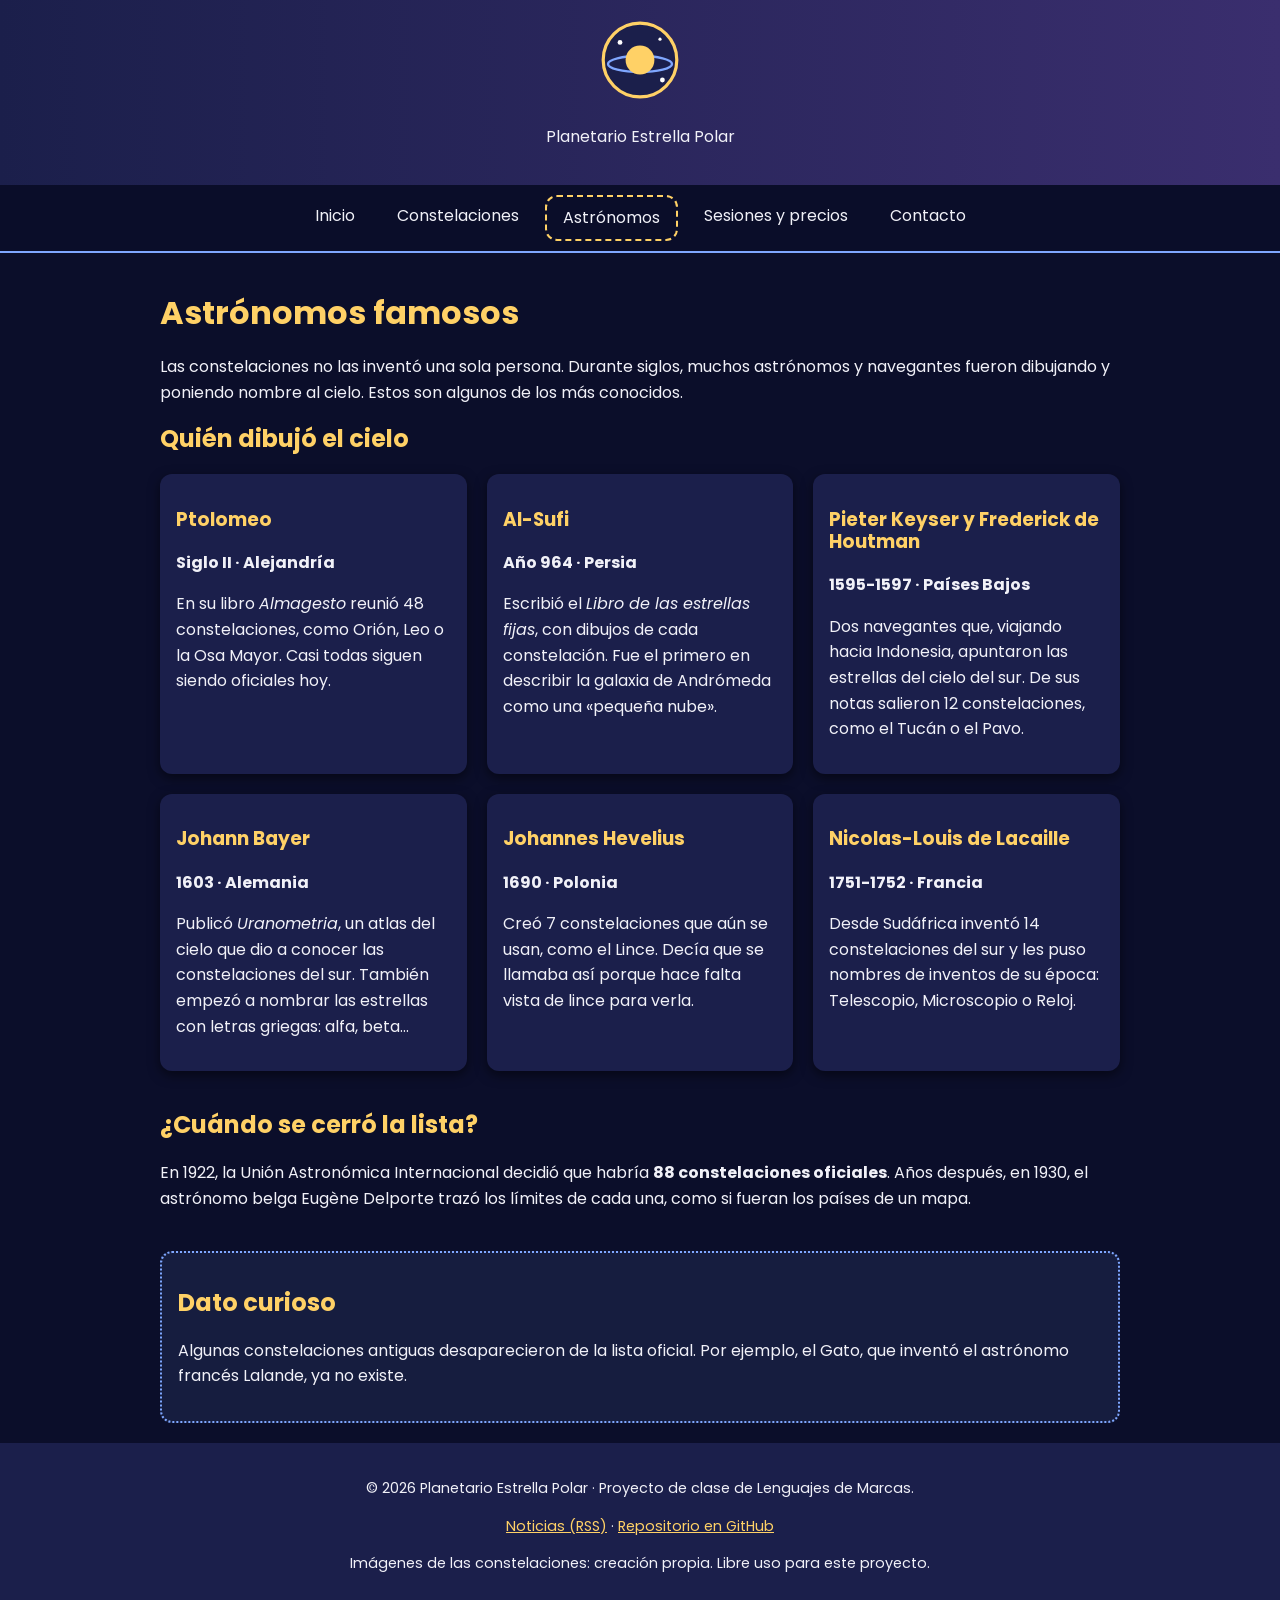
==== astronomos.html @ a669fc8b "Creo la página de astrónomos famosos y doy aspecto de cúpula a la portada Co-Authored-By: Claude Opu" ====
<!DOCTYPE html>
<html lang="es">
<head>
  <meta charset="UTF-8">
  <meta name="viewport" content="width=device-width, initial-scale=1.0">
  <meta name="description" content="Astrónomos y navegantes famosos que dibujaron y pusieron nombre a las constelaciones.">
  <title>Astrónomos · Planetario Estrella Polar</title>
  <link rel="icon" href="img/favicon.svg" type="image/svg+xml">
  <link rel="alternate" type="application/rss+xml" title="Noticias del planetario" href="noticias.xml">
  <link href="https://fonts.googleapis.com/css2?family=Poppins:wght@400;700&amp;display=swap" rel="stylesheet">
  <link rel="stylesheet" href="css/estilos.css">
</head>
<body>
  <header>
    <img class="logo" src="img/logo.svg" alt="Logotipo del planetario: un planeta amarillo con un anillo azul" width="80" height="80">
    <p>Planetario Estrella Polar</p>
  </header>

  <nav>
    <ul>
      <li><a href="index.html">Inicio</a></li>
      <li><a href="constelaciones.html">Constelaciones</a></li>
      <li><a href="astronomos.html" class="activo">Astrónomos</a></li>
      <li><a href="sesiones.html">Sesiones y precios</a></li>
      <li><a href="contacto.html">Contacto</a></li>
    </ul>
  </nav>

  <main>
    <h1>Astrónomos famosos</h1>
    <p>Las constelaciones no las inventó una sola persona. Durante siglos, muchos astrónomos y navegantes fueron dibujando y poniendo nombre al cielo. Estos son algunos de los más conocidos.</p>

    <section>
      <h2>Quién dibujó el cielo</h2>
      <div class="tarjetas">
        <article class="tarjeta">
          <h3>Ptolomeo</h3>
          <p><strong>Siglo II · Alejandría</strong></p>
          <p>En su libro <em>Almagesto</em> reunió 48 constelaciones, como Orión, Leo o la Osa Mayor. Casi todas siguen siendo oficiales hoy.</p>
        </article>
        <article class="tarjeta">
          <h3>Al-Sufi</h3>
          <p><strong>Año 964 · Persia</strong></p>
          <p>Escribió el <em>Libro de las estrellas fijas</em>, con dibujos de cada constelación. Fue el primero en describir la galaxia de Andrómeda como una «pequeña nube».</p>
        </article>
        <article class="tarjeta">
          <h3>Pieter Keyser y Frederick de Houtman</h3>
          <p><strong>1595-1597 · Países Bajos</strong></p>
          <p>Dos navegantes que, viajando hacia Indonesia, apuntaron las estrellas del cielo del sur. De sus notas salieron 12 constelaciones, como el Tucán o el Pavo.</p>
        </article>
        <article class="tarjeta">
          <h3>Johann Bayer</h3>
          <p><strong>1603 · Alemania</strong></p>
          <p>Publicó <em>Uranometria</em>, un atlas del cielo que dio a conocer las constelaciones del sur. También empezó a nombrar las estrellas con letras griegas: alfa, beta…</p>
        </article>
        <article class="tarjeta">
          <h3>Johannes Hevelius</h3>
          <p><strong>1690 · Polonia</strong></p>
          <p>Creó 7 constelaciones que aún se usan, como el Lince. Decía que se llamaba así porque hace falta vista de lince para verla.</p>
        </article>
        <article class="tarjeta">
          <h3>Nicolas-Louis de Lacaille</h3>
          <p><strong>1751-1752 · Francia</strong></p>
          <p>Desde Sudáfrica inventó 14 constelaciones del sur y les puso nombres de inventos de su época: Telescopio, Microscopio o Reloj.</p>
        </article>
      </div>
    </section>

    <section>
      <h2>¿Cuándo se cerró la lista?</h2>
      <p>En 1922, la Unión Astronómica Internacional decidió que habría <strong>88 constelaciones oficiales</strong>. Años después, en 1930, el astrónomo belga Eugène Delporte trazó los límites de cada una, como si fueran los países de un mapa.</p>
    </section>

    <aside class="dato-curioso">
      <h2>Dato curioso</h2>
      <p>Algunas constelaciones antiguas desaparecieron de la lista oficial. Por ejemplo, el Gato, que inventó el astrónomo francés Lalande, ya no existe.</p>
    </aside>
  </main>

  <footer>
    <p>&copy; 2026 Planetario Estrella Polar · Proyecto de clase de Lenguajes de Marcas.</p>
    <p>
      <a href="noticias.xml">Noticias (RSS)</a> ·
      <a href="https://github.com/kiravsl2018/planetario-modelo" target="_blank" rel="noopener">Repositorio en GitHub</a>
    </p>
    <p>Imágenes de las constelaciones: creación propia. Libre uso para este proyecto.</p>
  </footer>
</body>
</html>
---- css/estilos.css ----
/* =========================================
   Hoja de estilos del Planetario Estrella Polar
   ========================================= */

/* 1. Variables: los colores y medidas que se repiten */
:root {
  --color-fondo: #0b0e2a;
  --color-fondo-claro: #1b1f4b;
  --color-texto: #f1f1f8;
  --color-principal: #ffd166;
  --color-secundario: #7fa7ff;
  --radio: 12px;
}

/* 2. Modelo de caja: el ancho incluye padding y borde */
* {
  box-sizing: border-box;
}

/* 3. Estilos generales */
body {
  margin: 0;
  font-family: 'Poppins', system-ui, Arial, sans-serif;
  background-color: var(--color-fondo);
  color: var(--color-texto);
  line-height: 1.6;
}

img {
  max-width: 100%;
  height: auto;
}

a {
  color: var(--color-principal);
}

h1,
h2,
h3 {
  color: var(--color-principal);
  line-height: 1.2;
}

/* 4. Cabecera */
header {
  background: linear-gradient(to right, #1b1f4b, #3a2e6e);
  padding: 20px;
  text-align: center;
}

.logo {
  width: 80px;
  animation: flotar 4s ease-in-out infinite;
}

/* 5. Barra de navegación: Flexbox + sticky */
nav {
  position: sticky;
  top: 0;
  z-index: 10;
  background-color: rgba(11, 14, 42, 0.9);
  border-bottom: 2px solid var(--color-secundario);
}

nav ul {
  display: flex;
  justify-content: center;
  flex-wrap: wrap;
  gap: 10px;
  list-style: none;
  margin: 0;
  padding: 10px;
}

nav a {
  display: block;
  padding: 8px 16px;
  color: var(--color-texto);
  text-decoration: none;
  border-radius: var(--radio);
  transition: background-color 0.3s, color 0.3s;
}

nav a:hover {
  background-color: var(--color-principal);
  color: var(--color-fondo);
}

/* Página en la que estás */
nav a.activo {
  border: 2px dashed var(--color-principal);
}

/* Foco visible al navegar con el teclado (Tab) */
a:focus,
input:focus,
select:focus,
textarea:focus,
button:focus {
  outline: 3px solid var(--color-secundario);
}

/* 6. Contenido principal */
main {
  max-width: 1000px;
  margin: 0 auto;
  padding: 20px;
}

section {
  margin-bottom: 40px;
}

/* Portada: el fondo de estrellas se queda quieto al hacer scroll */
.inicio {
  background-image: url("../img/cielo.webp");
  background-size: cover;
  background-attachment: fixed;
}

/* La cúpula del planetario: solo se redondean las esquinas de arriba */
.cupula {
  background-image: url("../img/cielo.webp");
  background-size: cover;
  padding: 80px 20px 40px;
  border-radius: 300px 300px 0 0;
  border-bottom: 8px solid var(--color-secundario);
  box-shadow: 0 0 40px rgba(127, 167, 255, 0.4);
  text-align: center;
}

/* Programa de hoy con aspecto de entrada de cine */
.entrada {
  background-color: rgba(27, 31, 75, 0.8);
  border: 2px dashed var(--color-principal);
  border-radius: var(--radio);
  padding: 16px 24px;
}

.estrella {
  animation: brillar 2s ease-in-out infinite;
}

.boton {
  display: inline-block;
  padding: 10px 24px;
  background-color: var(--color-principal);
  color: var(--color-fondo);
  text-decoration: none;
  font-weight: bold;
  border-radius: var(--radio);
}

/* 7. Tarjetas de constelaciones: Grid */
.tarjetas {
  display: grid;
  grid-template-columns: repeat(3, 1fr);
  gap: 20px;
}

.tarjeta {
  position: relative;
  background-color: var(--color-fondo-claro);
  padding: 16px;
  border-radius: var(--radio);
  box-shadow: 0 4px 12px rgba(0, 0, 0, 0.5);
  transition: transform 0.3s, box-shadow 0.3s;
}

.tarjeta:hover {
  transform: translateY(-6px);
  box-shadow: 0 8px 20px rgba(127, 167, 255, 0.4);
}

.tarjeta img {
  border-radius: var(--radio);
}

/* Etiqueta "Nuevo" encima de la tarjeta */
.etiqueta {
  position: absolute;
  top: 10px;
  right: 10px;
  background-color: var(--color-principal);
  color: var(--color-fondo);
  padding: 2px 10px;
  border-radius: var(--radio);
  font-size: 0.8rem;
  font-weight: bold;
}

/* Caja de dato curioso */
.dato-curioso {
  border: 2px dotted var(--color-secundario);
  border-radius: var(--radio);
  padding: 16px;
  background-color: rgba(127, 167, 255, 0.1);
}

/* Vídeo e iframe */
video,
iframe {
  width: 100%;
  border-radius: var(--radio);
}

iframe {
  height: 400px;
  border: 0;
}

/* 8. Tabla de horarios */
table {
  width: 100%;
  border-collapse: collapse;
}

caption {
  font-weight: bold;
  margin-bottom: 10px;
}

th,
td {
  border: 1px solid var(--color-secundario);
  padding: 10px;
  text-align: left;
}

th {
  background-color: var(--color-fondo-claro);
  color: var(--color-principal);
}

/* 9. Formulario */
form {
  background-color: var(--color-fondo-claro);
  padding: 20px;
  border-radius: var(--radio);
}

fieldset {
  border: 1px solid var(--color-secundario);
  border-radius: var(--radio);
  margin-bottom: 16px;
}

label {
  display: block;
  margin-top: 10px;
}

/* Los radio y el checkbox van en la misma línea que su texto */
.opcion {
  display: inline;
  margin-right: 16px;
}

/* La clase "campo" está en las cajas de texto, el select y el textarea */
.campo {
  width: 100%;
  padding: 8px;
  font-family: inherit;
  border-radius: 6px;
  border: 1px solid #999999;
}

button {
  padding: 10px 24px;
  background-color: var(--color-principal);
  color: var(--color-fondo);
  font-family: inherit;
  font-weight: bold;
  border: none;
  border-radius: var(--radio);
  cursor: pointer;
}

/* 10. Pie de página */
footer {
  background-color: var(--color-fondo-claro);
  text-align: center;
  padding: 20px;
  font-size: 0.9rem;
}

/* 11. Animaciones */
@keyframes brillar {
  0% { opacity: 1; }
  50% { opacity: 0.3; }
  100% { opacity: 1; }
}

@keyframes flotar {
  0% { transform: translateY(0); }
  50% { transform: translateY(-8px); }
  100% { transform: translateY(0); }
}

/* 12. Responsive: tablet */
@media (max-width: 800px) {
  .tarjetas {
    grid-template-columns: repeat(2, 1fr);
  }
}

/* Responsive: móvil */
@media (max-width: 500px) {
  .tarjetas {
    grid-template-columns: 1fr;
  }

  nav ul {
    flex-direction: column;
    align-items: center;
  }

  iframe {
    height: 220px;
  }

  .cupula {
    padding: 50px 10px 30px;
    border-radius: 150px 150px 0 0;
  }

  /* La tabla se hace más compacta para que quepa en 360 px */
  th,
  td {
    padding: 4px;
    font-size: 0.8rem;
  }

  main {
    padding: 10px;
  }
}

/* 13. Noticias: noticias.xml también usa esta hoja de estilos.
   Sus etiquetas (rss, channel, item...) no existen en HTML,
   así que estas reglas no afectan a las páginas. */
rss {
  display: block;
  max-width: 800px;
  margin: 0 auto;
  padding: 20px;
  font-family: 'Poppins', system-ui, Arial, sans-serif;
  background-color: var(--color-fondo);
  color: var(--color-texto);
}

channel,
item,
description,
pubDate {
  display: block;
}

channel title {
  display: block;
  font-size: 2rem;
  font-weight: bold;
  color: var(--color-principal);
}

item {
  margin-top: 20px;
  padding: 16px;
  border: 2px dotted var(--color-secundario);
  border-radius: var(--radio);
}

item title {
  font-size: 1.2rem;
}

pubDate {
  font-size: 0.8rem;
  color: var(--color-secundario);
}

link,
language {
  display: none;
}
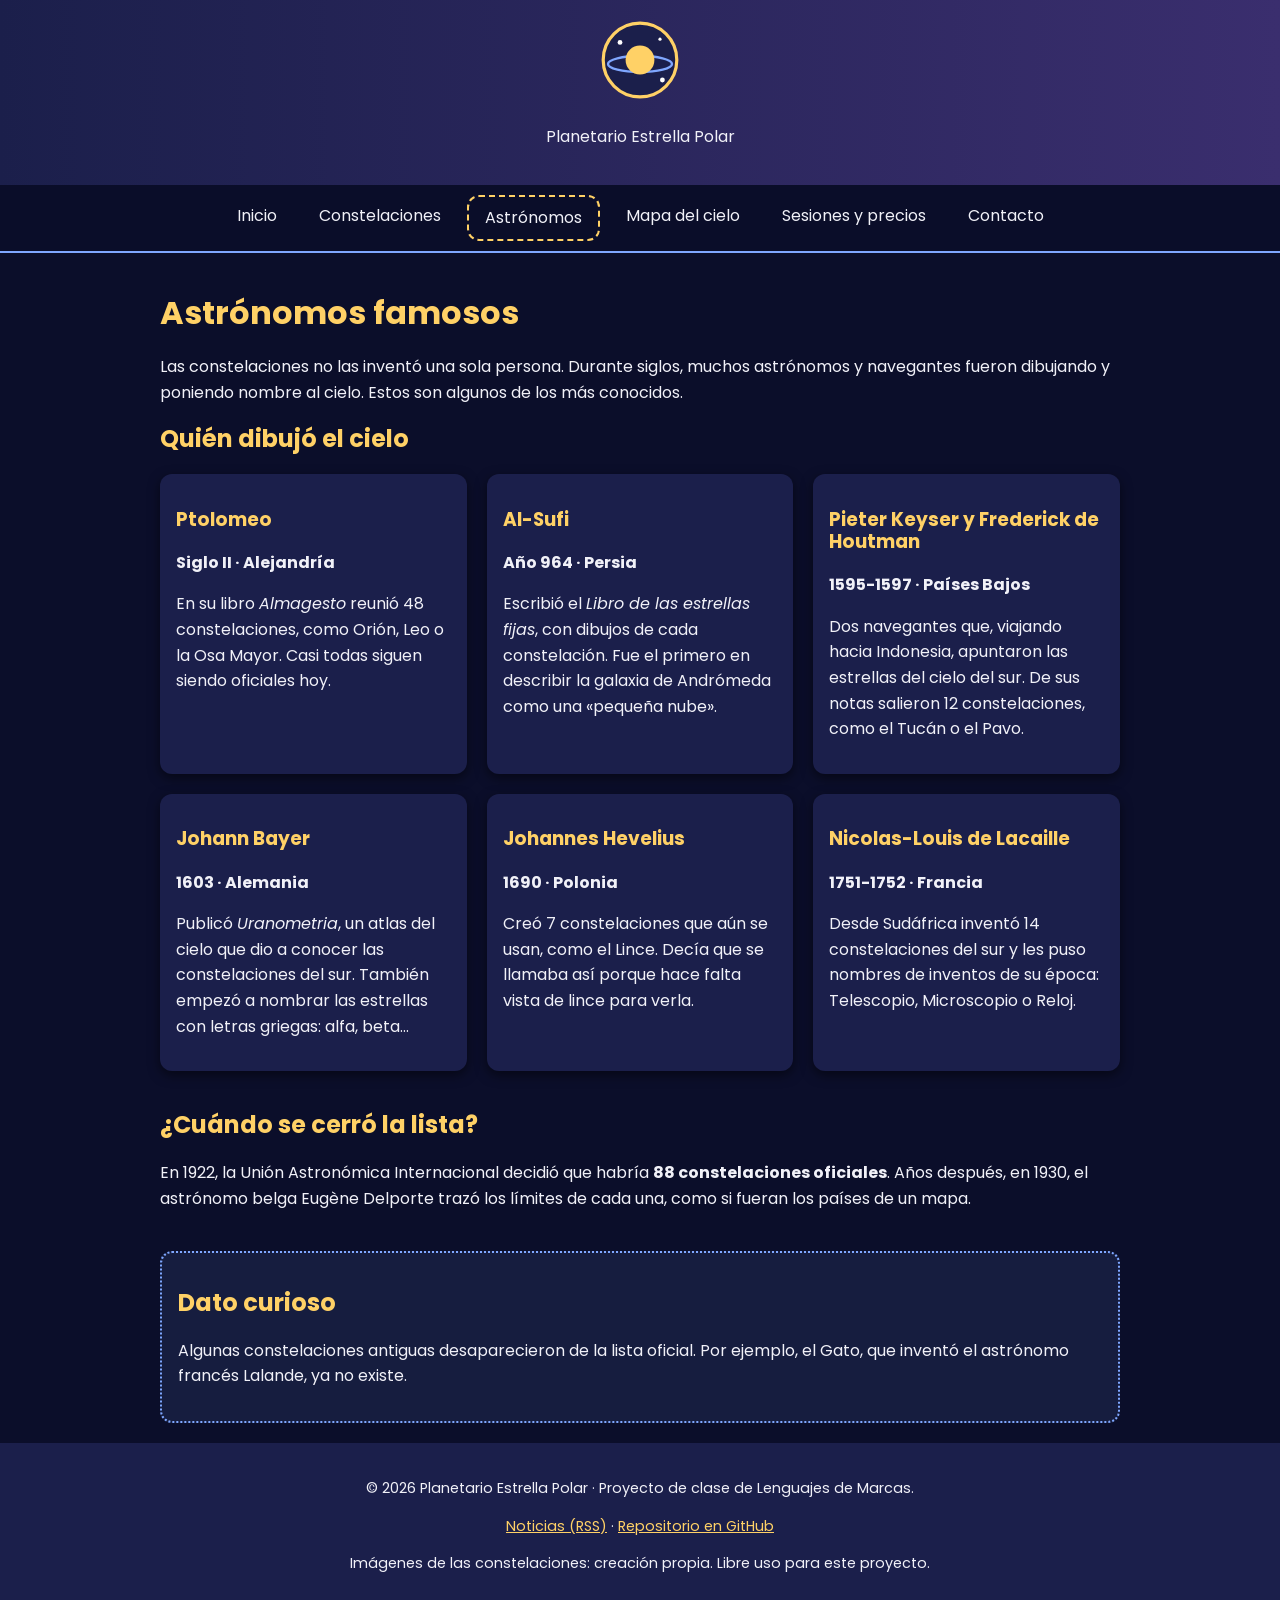
==== commit 5f121eec: "Añado la página del mapa del cielo visible desde España Co-Authored-By: Claude Opus 5.5 <noreply@ant" ====
--- a/astronomos.html
+++ b/astronomos.html
@@ -21,6 +21,7 @@
       <li><a href="index.html">Inicio</a></li>
       <li><a href="constelaciones.html">Constelaciones</a></li>
       <li><a href="astronomos.html" class="activo">Astrónomos</a></li>
+      <li><a href="mapa.html">Mapa del cielo</a></li>
       <li><a href="sesiones.html">Sesiones y precios</a></li>
       <li><a href="contacto.html">Contacto</a></li>
     </ul>
--- a/css/estilos.css
+++ b/css/estilos.css
@@ -209,6 +209,37 @@
   height: 400px;
   border: 0;
 }
+
+/* Mapa del cielo */
+.mapa {
+  text-align: center;
+}
+
+.mapa img {
+  border-radius: 50%;
+  box-shadow: 0 0 30px rgba(127, 167, 255, 0.4);
+}
+
+/* Leyenda del mapa: cada estación lleva un borde izquierdo de su color */
+.leyenda {
+  display: flex;
+  flex-wrap: wrap;
+  gap: 10px;
+  list-style: none;
+  padding: 0;
+}
+
+.leyenda li {
+  padding: 6px 12px;
+  border-radius: 6px;
+  background-color: var(--color-fondo-claro);
+}
+
+.todo-el-ano { border-left: 8px solid #ffffff; }
+.invierno { border-left: 8px solid #7fa7ff; }
+.primavera { border-left: 8px solid #7ee08a; }
+.verano { border-left: 8px solid #ff9f6b; }
+.otono { border-left: 8px solid #ffd166; }
 
 /* 8. Tabla de horarios */
 table {
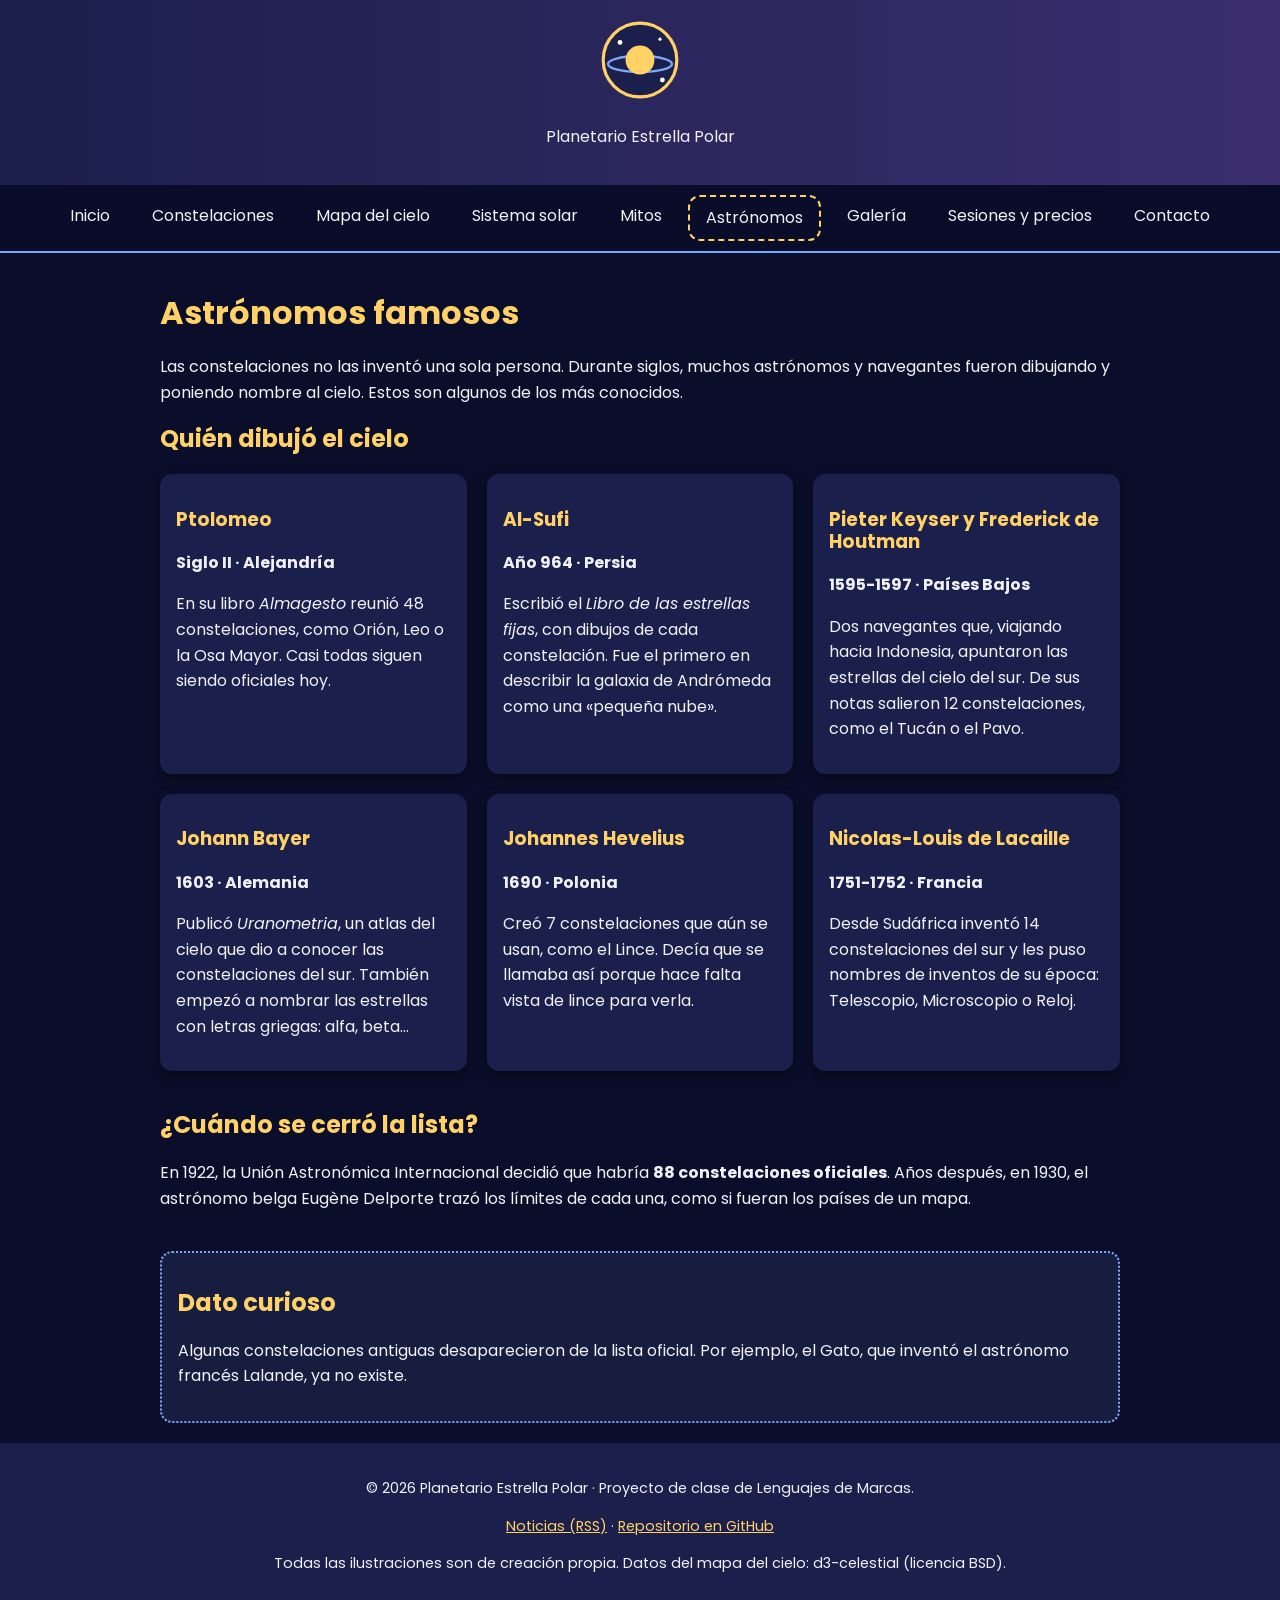
==== commit 032f7f66: "Amplío el texto de las páginas, el menú y las noticias Co-Authored-By: Claude Opus 5.5 <noreply@anth" ====
--- a/astronomos.html
+++ b/astronomos.html
@@ -20,8 +20,11 @@
     <ul>
       <li><a href="index.html">Inicio</a></li>
       <li><a href="constelaciones.html">Constelaciones</a></li>
+      <li><a href="mapa.html">Mapa del cielo</a></li>
+      <li><a href="sistema-solar.html">Sistema solar</a></li>
+      <li><a href="mitos.html">Mitos</a></li>
       <li><a href="astronomos.html" class="activo">Astrónomos</a></li>
-      <li><a href="mapa.html">Mapa del cielo</a></li>
+      <li><a href="galeria.html">Galería</a></li>
       <li><a href="sesiones.html">Sesiones y precios</a></li>
       <li><a href="contacto.html">Contacto</a></li>
     </ul>
@@ -84,7 +87,7 @@
       <a href="noticias.xml">Noticias (RSS)</a> ·
       <a href="https://github.com/kiravsl2018/planetario-modelo" target="_blank" rel="noopener">Repositorio en GitHub</a>
     </p>
-    <p>Imágenes de las constelaciones: creación propia. Libre uso para este proyecto.</p>
+    <p>Todas las ilustraciones son de creación propia. Datos del mapa del cielo: d3-celestial (licencia BSD).</p>
   </footer>
 </body>
 </html>
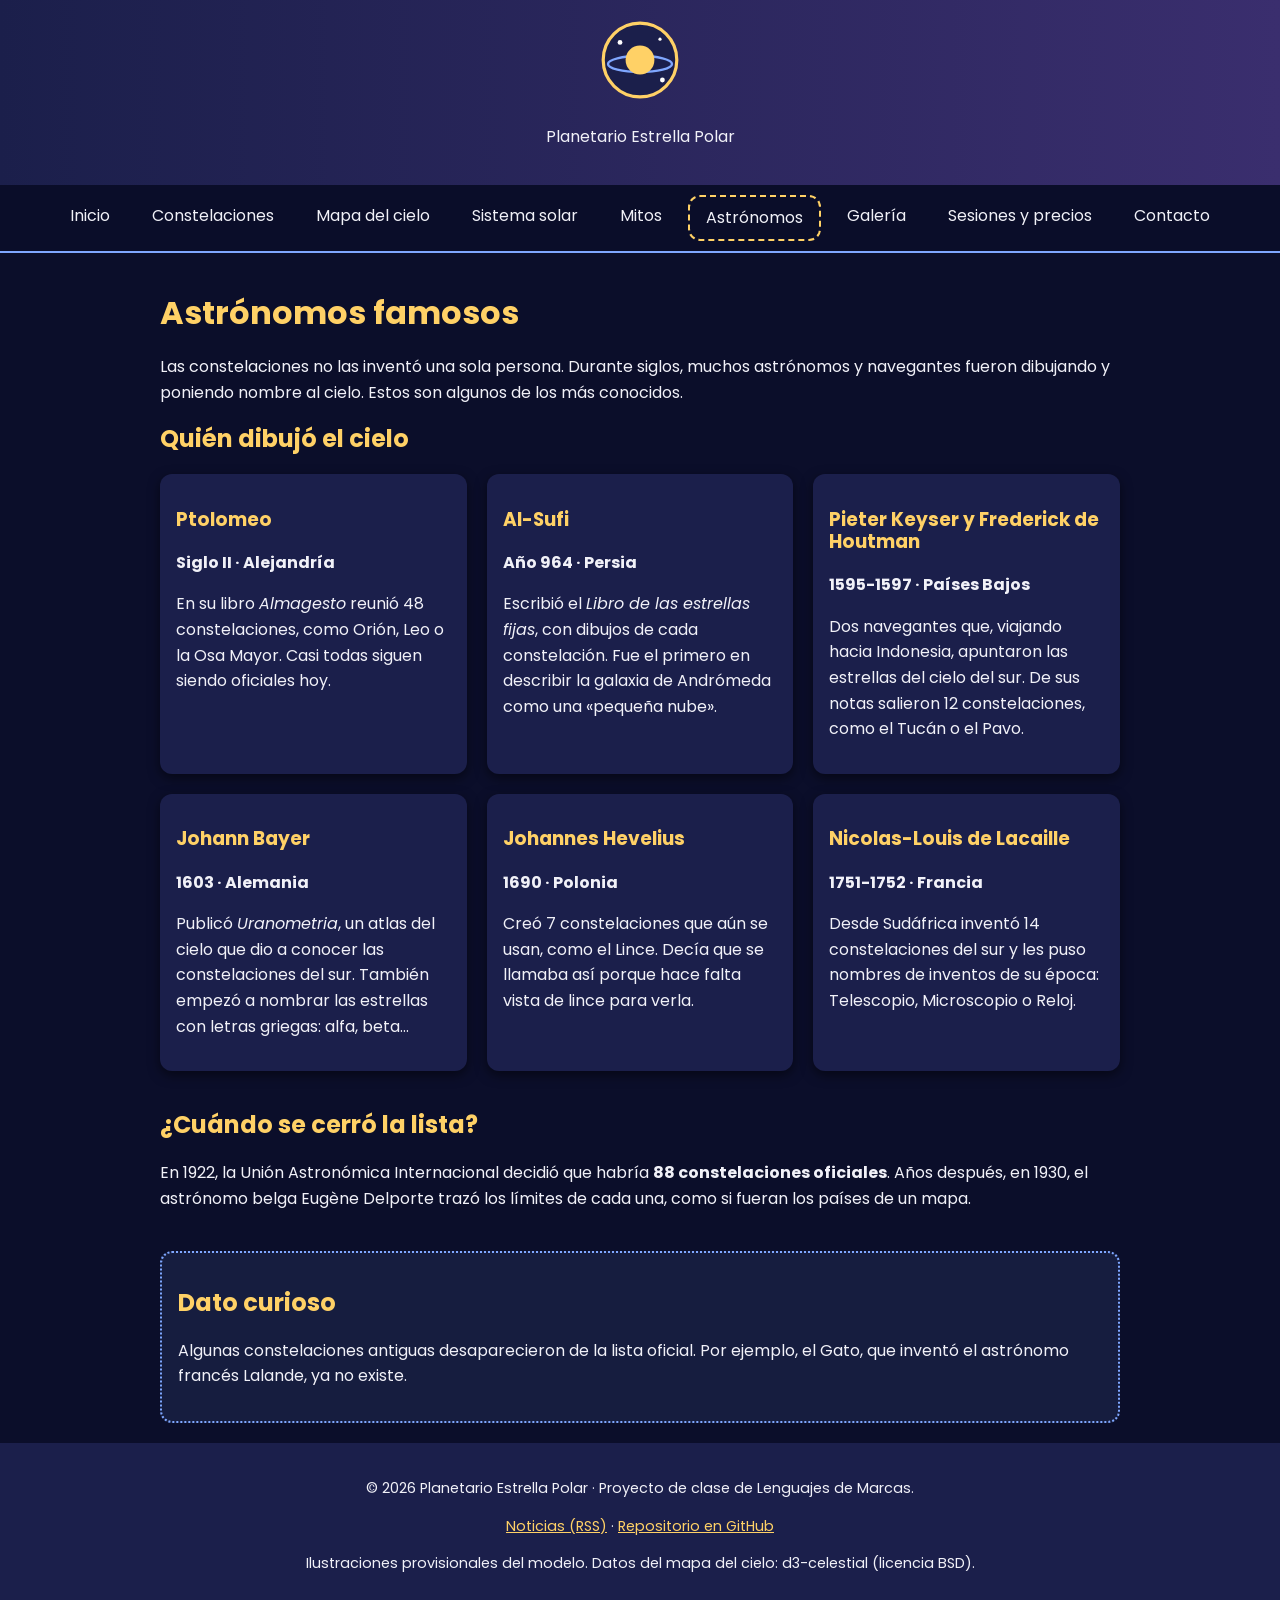
==== commit 8e9f2ef6: "Marco las ilustraciones como provisionales en el pie Co-Authored-By: Claude Opus 5.5 <noreply@anthro" ====
--- a/astronomos.html
+++ b/astronomos.html
@@ -87,7 +87,7 @@
       <a href="noticias.xml">Noticias (RSS)</a> ·
       <a href="https://github.com/kiravsl2018/planetario-modelo" target="_blank" rel="noopener">Repositorio en GitHub</a>
     </p>
-    <p>Todas las ilustraciones son de creación propia. Datos del mapa del cielo: d3-celestial (licencia BSD).</p>
+    <p>Ilustraciones provisionales del modelo. Datos del mapa del cielo: d3-celestial (licencia BSD).</p>
   </footer>
 </body>
 </html>
--- a/css/estilos.css
+++ b/css/estilos.css
@@ -142,6 +142,20 @@
   animation: brillar 2s ease-in-out infinite;
 }
 
+/* Misma animación, pero cada estrella a su ritmo */
+.lenta {
+  animation-duration: 3.5s;
+}
+
+.rapida {
+  animation-duration: 1.2s;
+}
+
+/* El título de la cúpula brilla un poco */
+.cupula h1 {
+  text-shadow: 0 0 12px rgba(255, 209, 102, 0.7);
+}
+
 .boton {
   display: inline-block;
   padding: 10px 24px;
@@ -150,6 +164,14 @@
   text-decoration: none;
   font-weight: bold;
   border-radius: var(--radio);
+  transition: background-color 0.3s, color 0.3s;
+}
+
+/* Al pasar el ratón, el botón cambia de color poco a poco */
+.boton:hover,
+button:hover {
+  background-color: var(--color-secundario);
+  color: var(--color-texto);
 }
 
 /* 7. Tarjetas de constelaciones: Grid */
@@ -175,6 +197,53 @@
 
 .tarjeta img {
   border-radius: var(--radio);
+  transition: transform 0.3s;
+}
+
+/* La imagen crece un poco al pasar el ratón por la tarjeta */
+.tarjeta:hover img {
+  transform: scale(1.05);
+}
+
+/* Mitos: imagen a la izquierda y texto a la derecha (Flexbox) */
+.mito {
+  display: flex;
+  align-items: center;
+  gap: 20px;
+  margin-bottom: 24px;
+  padding: 16px;
+  background-color: var(--color-fondo-claro);
+  border-radius: var(--radio);
+}
+
+.mito img {
+  width: 40%;
+  border-radius: var(--radio);
+}
+
+/* Galería de imágenes (Grid) */
+.galeria {
+  display: grid;
+  grid-template-columns: repeat(3, 1fr);
+  gap: 16px;
+}
+
+figure {
+  margin: 0;
+  background-color: var(--color-fondo-claro);
+  padding: 10px;
+  border-radius: var(--radio);
+  box-shadow: 0 4px 12px rgba(0, 0, 0, 0.5);
+}
+
+figure img {
+  border-radius: var(--radio);
+}
+
+figcaption {
+  text-align: center;
+  font-size: 0.9rem;
+  margin-top: 6px;
 }
 
 /* Etiqueta "Nuevo" encima de la tarjeta */
@@ -259,6 +328,11 @@
   text-align: left;
 }
 
+/* La fila se ilumina al pasar el ratón */
+tbody tr:hover {
+  background-color: rgba(127, 167, 255, 0.2);
+}
+
 th {
   background-color: var(--color-fondo-claro);
   color: var(--color-principal);
@@ -306,6 +380,7 @@
   border: none;
   border-radius: var(--radio);
   cursor: pointer;
+  transition: background-color 0.3s, color 0.3s;
 }
 
 /* 10. Pie de página */
@@ -331,20 +406,46 @@
 
 /* 12. Responsive: tablet */
 @media (max-width: 800px) {
-  .tarjetas {
+  .tarjetas,
+  .galeria {
     grid-template-columns: repeat(2, 1fr);
   }
 }
 
 /* Responsive: móvil */
 @media (max-width: 500px) {
-  .tarjetas {
+  .tarjetas,
+  .galeria {
     grid-template-columns: 1fr;
   }
 
+  /* Menú: los enlaces siguen en fila pero más pequeños */
   nav ul {
+    gap: 4px;
+    padding: 6px;
+  }
+
+  nav a {
+    padding: 4px 8px;
+    font-size: 0.85rem;
+  }
+
+  /* Logo y títulos más pequeños */
+  .logo {
+    width: 56px;
+  }
+
+  h1 {
+    font-size: 1.6rem;
+  }
+
+  /* En los mitos, la imagen pasa arriba del texto */
+  .mito {
     flex-direction: column;
-    align-items: center;
+  }
+
+  .mito img {
+    width: 100%;
   }
 
   iframe {
@@ -365,6 +466,13 @@
 
   main {
     padding: 10px;
+  }
+}
+
+/* Pantallas grandes: el contenido puede ser un poco más ancho */
+@media (min-width: 1300px) {
+  main {
+    max-width: 1150px;
   }
 }
 
